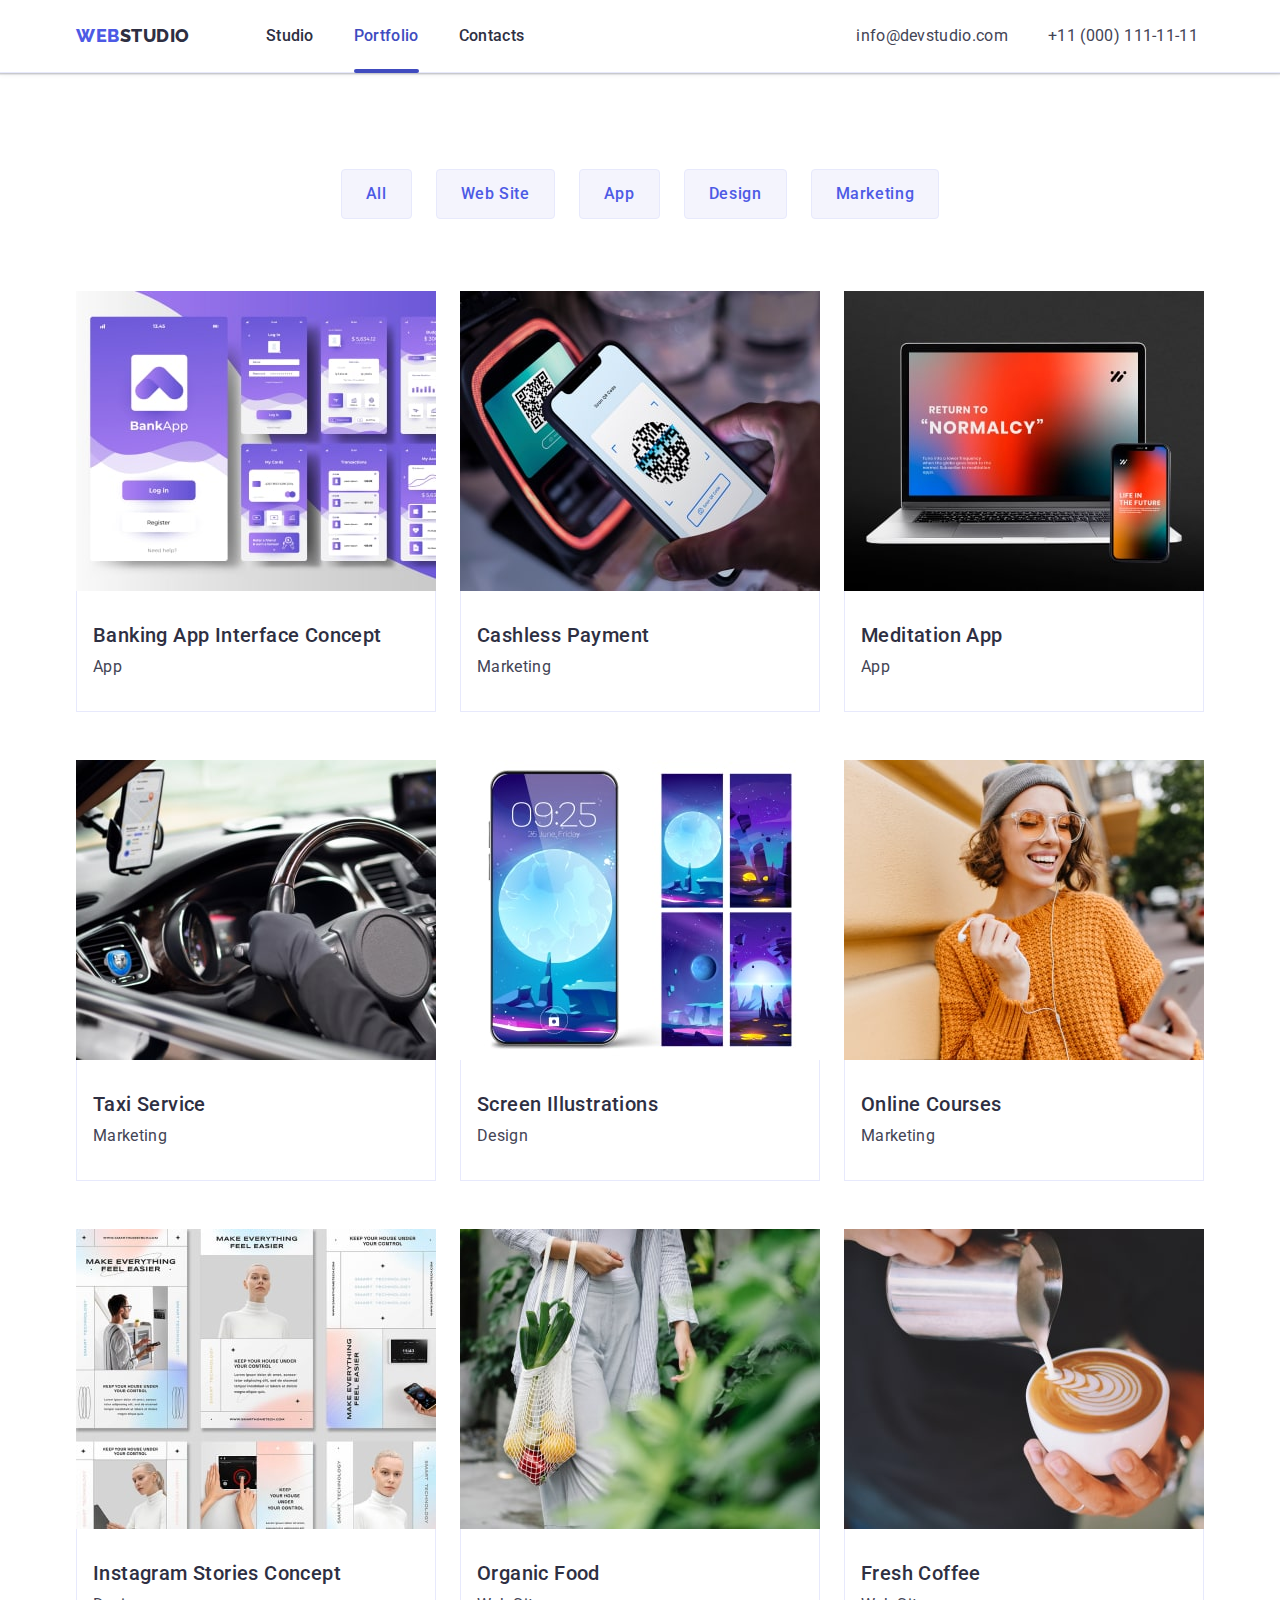
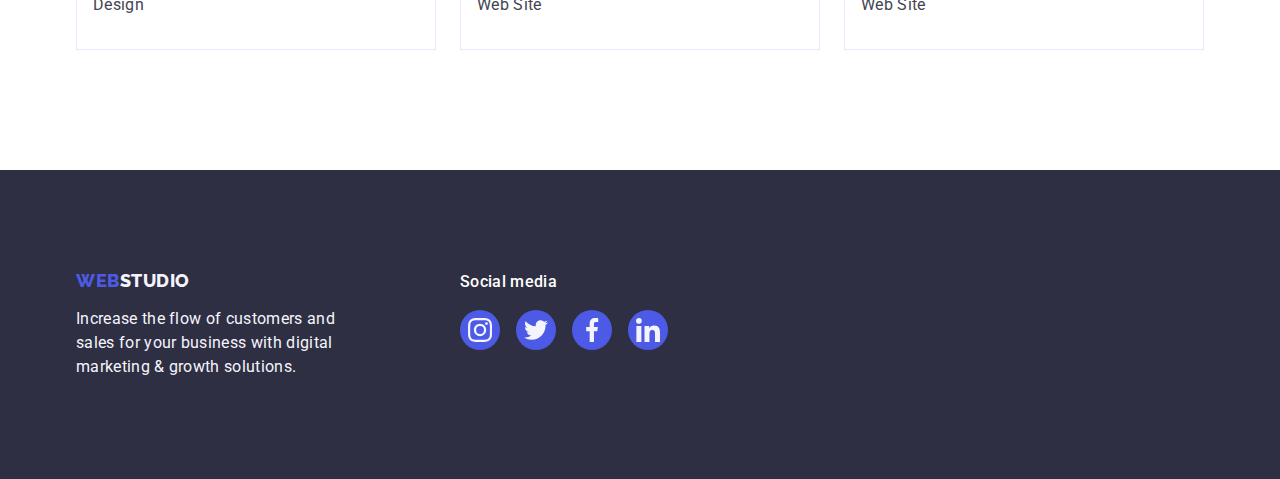
==== portfolio.html @ 0cde1aa9 "Initial commit" ====
<!DOCTYPE html>
<html lang="en">
  <head>
    <meta charset="UTF-8">
    <meta name="viewport" content="width=device-width, initial-scale=1.0">
    <title>Portfolio</title>
    <link rel="preconnect" href="https://fonts.googleapis.com">
    <link rel="preconnect" href="https://fonts.gstatic.com" crossorigin>
    <link
      href="https://fonts.googleapis.com/css2?family=Raleway:wght@800&family=Roboto:wght@400;500;700&display=swap"
      rel="stylesheet"
  >
    <link
      rel="stylesheet"
      href="https://cdn.jsdelivr.net/npm/modern-normalize@2.0.0/modern-normalize.min.css"
  >
    <link rel="stylesheet" href="./css/styles.css">
  </head>
  <body>
    <header class="page-header">
      <div class="container header-container">
        <nav class="header-navigation">
          <a href="./index.html" class="header-logo link"
            >Web<span class="header-logo-accent">Studio</span></a
          >
          <ul class="header-link-list list">
            <li class="header-link-item">
              <a class="header-link link" href="./index.html">Studio</a>
            </li>
            <li class="header-link-item">
              <a class="header-link link current" href="./portfolio.html"
                >Portfolio</a
              >
            </li>
            <li class="header-link-item">
              <a class="header-link link" href="">Contacts</a>
            </li>
          </ul>
        </nav>
        <address class="header-address">
          <ul class="header-address-list list">
            <li class="header-address-item">
              <a
                class="header-address-link link"
                href="mailto:info@devstudio.com"
                >info@devstudio.com</a
              >
            </li>
            <li class="header-address-item">
              <a class="header-address-link link" href="tel:+110001111111"
                >+11 (000) 111-11-11</a
              >
            </li>
          </ul>
        </address>
      </div>
    </header>
    <main>
      <section class="portfolio">
        <div class="container">
          <h1 class="visually-hidden">Portfolio buttons</h1>
          <ul class="portfolio-list list">
            <li class="portfolio-item">
              <button type="button" class="portfolio-btn">All</button>
            </li>
            <li class="portfolio-item">
              <button type="button" class="portfolio-btn">Web Site</button>
            </li>
            <li class="portfolio-item">
              <button type="button" class="portfolio-btn">App</button>
            </li>
            <li class="portfolio-item">
              <button type="button" class="portfolio-btn">Design</button>
            </li>
            <li class="portfolio-item">
              <button type="button" class="portfolio-btn">Marketing</button>
            </li>
          </ul>
          <ul class="project-list list">
            <li class="project-item">
              <a class="project-link link" href="">
                <div class="img-block">
                  <img
                    src="./images/banking-app-interface.jpg"
                    alt="Banking App Interface Concept"
                    width="360"
                    height="300"
                    class="project-img"
                  >
                  <p class="overlay-text">
                    14 Stylish and User-Friendly App Design Concepts · Task
                    Manager App · Calorie Tracker App · Exotic Fruit Ecommerce
                    App · Cloud Storage App
                  </p>
                </div>
                <div class="project-container">
                  <h2 class="project-subtitle">
                    Banking App Interface Concept
                  </h2>
                  <p class="project-text">App</p>
                </div>
              </a>
            </li>
            <li class="project-item">
              <a class="project-link link" href="">
                <div class="img-block">
                  <img
                    src="./images/cashless-payment.jpg"
                    alt="Cashless Payment"
                    width="360"
                    height="300"
                    class="project-img"
                  >
                  <p class="overlay-text">
                    14 Stylish and User-Friendly App Design Concepts · Task
                    Manager App · Calorie Tracker App · Exotic Fruit Ecommerce
                    App · Cloud Storage App
                  </p>
                </div>
                <div class="project-container">
                  <h2 class="project-subtitle">Cashless Payment</h2>
                  <p class="project-text">Marketing</p>
                </div>
              </a>
            </li>
            <li class="project-item">
              <a class="project-link link" href="">
                <div class="img-block">
                  <img
                    src="./images/maditation-app.jpg"
                    alt="Meditation App"
                    width="360"
                    height="300"
                    class="project-img"
                  >
                  <p class="overlay-text">
                    14 Stylish and User-Friendly App Design Concepts · Task
                    Manager App · Calorie Tracker App · Exotic Fruit Ecommerce
                    App · Cloud Storage App
                  </p>
                </div>
                <div class="project-container">
                  <h2 class="project-subtitle">Meditation App</h2>
                  <p class="project-text">App</p>
                </div>
              </a>
            </li>
            <li class="project-item">
              <a class="project-link link" href="">
                <div class="img-block">
                  <img
                    src="./images/taxi-service.jpg"
                    alt="Taxi Service"
                    width="360"
                    height="300"
                    class="project-img"
                  >
                  <p class="overlay-text">
                    14 Stylish and User-Friendly App Design Concepts · Task
                    Manager App · Calorie Tracker App · Exotic Fruit Ecommerce
                    App · Cloud Storage App
                  </p>
                </div>
                <div class="project-container">
                  <h2 class="project-subtitle">Taxi Service</h2>
                  <p class="project-text">Marketing</p>
                </div>
              </a>
            </li>
            <li class="project-item">
              <a class="project-link link" href="">
                <div class="img-block">
                  <img
                    src="./images/screen-illustrations.jpg"
                    alt="Screen Illustrations"
                    width="360"
                    height="300"
                    class="project-img"
                  >
                  <p class="overlay-text">
                    14 Stylish and User-Friendly App Design Concepts · Task
                    Manager App · Calorie Tracker App · Exotic Fruit Ecommerce
                    App · Cloud Storage App
                  </p>
                </div>
                <div class="project-container">
                  <h2 class="project-subtitle">Screen Illustrations</h2>
                  <p class="project-text">Design</p>
                </div>
              </a>
            </li>
            <li class="project-item">
              <a class="project-link link" href="">
                <div class="img-block">
                  <img
                    src="./images/online-courses.jpg"
                    alt="Online Courses"
                    width="360"
                    height="300"
                    class="project-img"
                  >
                  <p class="overlay-text">
                    14 Stylish and User-Friendly App Design Concepts · Task
                    Manager App · Calorie Tracker App · Exotic Fruit Ecommerce
                    App · Cloud Storage App
                  </p>
                </div>
                <div class="project-container">
                  <h2 class="project-subtitle">Online Courses</h2>
                  <p class="project-text">Marketing</p>
                </div>
              </a>
            </li>
            <li class="project-item">
              <a class="project-link link" href="">
                <div class="img-block">
                  <img
                    src="./images/instagram-stories-concept.jpg"
                    alt="Instagram Stories Concept"
                    width="360"
                    height="300"
                    class="project-img"
                  >
                  <p class="overlay-text">
                    14 Stylish and User-Friendly App Design Concepts · Task
                    Manager App · Calorie Tracker App · Exotic Fruit Ecommerce
                    App · Cloud Storage App
                  </p>
                </div>
                <div class="project-container">
                  <h2 class="project-subtitle">Instagram Stories Concept</h2>
                  <p class="project-text">Design</p>
                </div>
              </a>
            </li>
            <li class="project-item">
              <a class="project-link link" href="">
                <div class="img-block">
                  <img
                    src="./images/organic-food.jpg"
                    alt="Organic Food"
                    width="360"
                    height="300"
                    class="project-img"
                  >
                  <p class="overlay-text">
                    14 Stylish and User-Friendly App Design Concepts · Task
                    Manager App · Calorie Tracker App · Exotic Fruit Ecommerce
                    App · Cloud Storage App
                  </p>
                </div>
                <div class="project-container">
                  <h2 class="project-subtitle">Organic Food</h2>
                  <p class="project-text">Web Site</p>
                </div>
              </a>
            </li>
            <li class="project-item">
              <a class="project-link link" href="">
                <div class="img-block">
                  <img
                    src="./images/fresh-coffee.jpg"
                    alt="Fresh Coffee"
                    width="360"
                    height="300"
                    class="project-img"
                  >
                  <p class="overlay-text">
                    14 Stylish and User-Friendly App Design Concepts · Task
                    Manager App · Calorie Tracker App · Exotic Fruit Ecommerce
                    App · Cloud Storage App
                  </p>
                </div>
                <div class="project-container">
                  <h2 class="project-subtitle">Fresh Coffee</h2>
                  <p class="project-text">Web Site</p>
                </div>
              </a>
            </li>
          </ul>
        </div>
      </section>
    </main>
    <footer class="page-footer">
      <div class="container footer-container">
        <div class="footer-block">
          <a class="footer-logo link" href="./index.html"
            >Web<span class="footer-logo-accent">Studio</span></a
          >
          <p class="footer-text">
            Increase the flow of customers and sales for your business with
            digital marketing & growth solutions.
          </p>
        </div>
        <div class="socials-block">
          <p class="footer-socials-text">Social media</p>
          <ul class="footer-socials-list list">
            <li class="footer-socials-item">
              <a class="footer-soials-link link" href="">
                <svg class="footer-socials-icon" width="24" height="24">
                  <use href="./images/icons.svg#icon-instagram"></use>
                </svg>
              </a>
            </li>
            <li class="footer-socials-item">
              <a class="footer-soials-link link" href="">
                <svg class="footer-socials-icon" width="24" height="24">
                  <use href="./images/icons.svg#icon-twitter"></use>
                </svg>
              </a>
            </li>
            <li class="footer-socials-item">
              <a class="footer-soials-link link" href="">
                <svg class="footer-socials-icon" width="24" height="24">
                  <use href="./images/icons.svg#icon-facebook"></use>
                </svg>
              </a>
            </li>
            <li class="footer-socials-item">
              <a class="footer-soials-link link" href="">
                <svg class="footer-socials-icon" width="24" height="24">
                  <use href="./images/icons.svg#icon-linkedin"></use>
                </svg>
              </a>
            </li>
          </ul>
        </div>
      </div>
    </footer>
  </body>
</html>
---- css/styles.css ----
:root {
  --iris: #4d5ae5;
  --navyblue: #2e2f42;
  --slate: #434455;
  --white: #ffffff;
  --cloud: #f4f4fd;
  --ocean: #404bbf;
  --light-slate: #8e8f99;
  --green: #31d0aa;
  --dairy: #fcfcfc;
  --cornflower: #e7e9fc;
}

body {
  font-family: 'Roboto', sans-serif;
  color: var(--slate);
  background-color: var(--white);
}

p,
h1,
h2,
h3,
h4,
h5,
h6 {
  margin-top: 0;
  margin-bottom: 0;
}

ul,
ol {
  margin-top: 0;
  margin-bottom: 0;
  padding-left: 0;
}

.list {
  list-style: none;
}

.link {
  text-decoration: none;
}

.container {
  width: 100%;
  max-width: 1158px;
  padding-right: 15px;
  padding-left: 15px;
  margin: 0 auto;
}

.visually-hidden {
  position: absolute;
  width: 1px;
  height: 1px;
  margin: -1px;
  border: 0;
  padding: 0;
  white-space: nowrap;
  clip-path: inset(100%);
  clip: rect(0 0 0 0);
  overflow: hidden;
}

/*!---------------- HEADER -------------*/

.page-header {
  border-bottom: 1px solid #e7e9fc;
  box-shadow: 0px 2px 1px rgba(46, 47, 66, 0.08),
    0px 1px 1px rgba(46, 47, 66, 0.16), 0px 1px 6px rgba(46, 47, 66, 0.08);
}

.header-container {
  display: flex;
  align-items: center;
  gap: 332px;
}

.header-navigation {
  display: flex;
  align-items: center;
}

.header-logo {
  color: var(--iris, #4d5ae5);
  font-size: 18px;
  font-family: 'Raleway', sans-serif;
  font-weight: 800;
  line-height: 1.17;
  letter-spacing: 0.03em;
  text-transform: uppercase;
  margin-right: 76px;
}

.header-logo-accent {
  color: var(--navyblue, #2e2f42);
}

.header-link-list {
  display: flex;
  gap: 40px;
}

.header-link-item {
}

.header-link {
  color: var(--navyblue, #2e2f42);
  font-size: 16px;
  font-weight: 500;
  line-height: 1.5;
  letter-spacing: 0.02em;
  display: block;
  padding: 24px 0;
  position: relative;
  transition: color 250ms cubic-bezier(0.4, 0, 0.2, 1);
}

.current {
  color: var(--ocean);
  position: relative;
  transition: color 250ms cubic-bezier(0.4, 0, 0.2, 1);
}

.current::after {
  content: '';
  position: absolute;
  width: 100%;
  height: 4px;
  left: 0;
  bottom: -1px;
  background-color: #404bbf;
  border-radius: 2px;
}

.header-link:hover,
.header-link:focus {
  color: var(--ocean);
}

.header-address {
  font-style: normal;
}

.header-address-list {
  display: flex;
  gap: 40px;
}

.header-address-item {
}

.header-address-link {
  color: var(--slate, #434455);
  font-size: 16px;
  line-height: 1.5;
  letter-spacing: 0.02em;
  transition: color 250ms cubic-bezier(0.4, 0, 0.2, 1);
}

.header-address-link:hover,
.header-address-link:focus {
  color: var(--ocean);
}

/*!---------------- HERO ----------------*/

.hero {
  background-color: var(--navyblue, #2e2f42);
  background-image: linear-gradient(
      rgba(46, 47, 66, 0.7),
      rgba(46, 47, 66, 0.7)
    ),
    url(../images/hero-bg.jpg);
  background-repeat: no-repeat;
  background-position: center;
  background-size: cover;
  padding: 188px 0;
  max-width: 1440px;
  margin: 0 auto;
}

.hero-title {
  color: var(--white, #fff);
  font-size: 56px;
  font-weight: 700;
  line-height: 1.07;
  letter-spacing: 0.02em;
  text-align: center;
  max-width: 496px;
  margin: 0 auto;
}

.hero-btn {
  background-color: var(--iris);
  color: var(--white, #fff);
  font-size: 16px;
  font-family: 'Roboto', sans-serif;
  font-weight: 500;
  line-height: 1.5;
  letter-spacing: 0.04em;
  cursor: pointer;
  min-width: 169px;
  height: 56px;
  border: none;
  border-radius: 4px;
  display: block;
  margin: 0 auto;
  margin-top: 48px;
  transition: background-color 250ms cubic-bezier(0.4, 0, 0.2, 1);
}

.hero-btn:hover,
.hero-btn:focus {
  background-color: var(--ocean);
}

/*!---------------- ADVANTAGES ----------------*/

.advantages {
  padding: 120px 0;
}

.advantages-container {
}

.advantages-list {
  display: flex;
  gap: 24px;
}

.advantages-block {
  width: 264px;
  height: 112px;
  border-radius: 4px;
  background: var(--cloud, #f4f4fd);
  display: flex;
  align-items: center;
  justify-content: center;
  margin-bottom: 8px;
}

.advantages-item {
  width: calc((100% - 24px * 3) / 4);
}

.advantages-subtitle {
  color: var(--navyblue, #2e2f42);
  font-size: 20px;
  font-weight: 500;
  line-height: 1.2;
  letter-spacing: 0.02em;
  margin-bottom: 8px;
}

.advantages-item-text {
  color: var(--slate, #434455);
  font-size: 16px;
  line-height: 1.5;
  letter-spacing: 0.02em;
}

/*!----------------- DOING -------------*/

.doing {
  padding-bottom: 120px;
}

.doing-container {
}

.duing-title {
  color: var(--navyblue, #2e2f42);
  font-size: 36px;
  font-weight: 700;
  line-height: 1.11;
  letter-spacing: 0.02em;
  text-align: center;
  text-transform: capitalize;
  margin-bottom: 72px;
}
.doing-list {
  display: flex;
  gap: 24px;
}

.doing-item {
  width: calc((100% - 24px * 2) / 3);
}

.doing-img {
  display: block;
}

/*!-------------- TEAM ---------------*/

.team {
  background-color: var(--cloud, #f4f4fd);
  padding: 120px 0;
}

.team-title {
  color: var(--navyblue, #2e2f42);
  font-size: 36px;
  font-weight: 700;
  line-height: 1.11;
  letter-spacing: 0.02em;
  text-transform: capitalize;
  text-align: center;
  margin-bottom: 72px;
}

.team-list {
  display: flex;
  gap: 24px;
}

.team-item {
  background-color: var(--white, #fff);
  margin: 0 auto;
  border-radius: 0px 0px 4px 4px;
  box-shadow: 0px 1px 6px rgba(46, 47, 66, 0.08),
    0px 1px 1px rgba(46, 47, 66, 0.16), 0px 2px 1px rgba(46, 47, 66, 0.08);
}

.team-img {
  display: block;
}

.team-container {
  padding: 32px 0;
}

.team-subtitle {
  color: var(--navyblue, #2e2f42);
  font-size: 20px;
  font-weight: 500;
  line-height: 1.2;
  letter-spacing: 0.02em;
  text-align: center;
  margin-bottom: 8px;
}

.team-text {
  color: var(--slate, #434455);
  font-size: 16px;
  line-height: 1.5;
  letter-spacing: 0.02em;
  text-align: center;
  margin-bottom: 8px;
}

.team-socials-list {
  display: flex;
  justify-content: center;
  gap: 24px;
}

.team-socials-item {
  width: 40px;
  height: 40px;
}

.team-socials-link {
  width: 100%;
  height: 100%;
  background-color: var(--iris);
  display: flex;
  align-items: center;
  justify-content: center;
  border-radius: 50%;
  transition: background-color 250ms cubic-bezier(0.4, 0, 0.2, 1);
}

.team-socials-link:is(:hover, :focus) {
  background-color: var(--ocean);
}

.team-socials-icon {
  fill: var(--cloud);
}

/*!------------ CUSTOMERS ------------*/

.customers {
  padding: 120px 0;
}

.customers-title {
  color: var(--navyblue, #2e2f42);
  text-align: center;
  font-size: 36px;
  font-weight: 700;
  line-height: 1.11;
  letter-spacing: 0.02em;
  text-transform: capitalize;
  margin: 0 auto;
  margin-bottom: 72px;
}
.customers-list {
  display: flex;
  gap: 24px;
}

.customers-item {
  width: calc((100% - 120px) / 6);
  height: 88px;
}
.customers-link {
  border: 1px solid #8e8f99;
  display: flex;
  width: 100%;
  height: 100%;
  border-radius: 4px;
  align-items: center;
  justify-content: center;
  color: var(--light-slate);
  transition: border-color 250ms cubic-bezier(0.4, 0, 0.2, 1),
    color 250ms cubic-bezier(0.4, 0, 0.2, 1);
}

.customers-link:hover,
.customers-link:focus {
  border-color: var(--ocean);
  color: var(--ocean);
}

.customers-icon {
  fill: currentColor;
}

/*!------------------ FOOTER -------------*/

.page-footer {
  background-color: var(--navyblue, #2e2f42);
  padding: 100px 0;
}

.footer-container {
  display: flex;
  align-items: baseline;
}

.footer-block {
  margin-right: 120px;
}

.socials-block {
}

.footer-socials-text {
  color: var(--white, #fff);
  font-size: 16px;
  font-weight: 500;
  line-height: 1.5;
  letter-spacing: 0.02em;
  margin-bottom: 16px;
}

.footer-socials-list {
  display: flex;
  gap: 16px;
}

.footer-socials-item {
  width: 40px;
  height: 40px;
}

.footer-soials-link {
  width: 100%;
  height: 100%;
  background-color: var(--iris);
  display: flex;
  align-items: center;
  justify-content: center;
  border-radius: 50%;
  transition: background-color 250ms cubic-bezier(0.4, 0, 0.2, 1);
}

.footer-soials-link:is(:hover, :focus) {
  background-color: var(--green);
}

.footer-socials-icon {
  fill: var(--cloud);
}

.footer-logo {
  color: var(--iris, #4d5ae5);
  font-size: 18px;
  font-family: 'Raleway', sans-serif;
  font-weight: 800;
  line-height: 1.17;
  letter-spacing: 0.03em;
  text-transform: uppercase;
  display: inline-block;
  margin-bottom: 16px;
}

.footer-logo-accent {
  color: var(--cloud);
}

.footer-text {
  color: var(--cloud, #f4f4fd);
  font-size: 16px;
  line-height: 1.5;
  letter-spacing: 0.02em;
  max-width: 264px;
}

/*!------------- MODAL ----------------*/

.backdrop {
  width: 100%;
  height: 100%;
  position: fixed;
  top: 0;
  left: 0;
  background-color: rgba(46, 47, 66, 0.4);
  transition: opacity 250ms cubic-bezier(0.4, 0, 0.2, 1),
    visibility 250ms cubic-bezier(0.4, 0, 0.2, 1);
}

.is-hidden {
  opacity: 0;
  visibility: hidden;
  pointer-events: none;
}

.modal {
  position: absolute;
  top: 50%;
  left: 50%;
  transform: translate(-50%, -50%) scale(1);
  width: 408px;
  min-height: 584px;
  background-color: var(--dairy);
  box-shadow: 0px 1px 1px rgba(0, 0, 0, 0.14), 0px 1px 3px rgba(0, 0, 0, 0.12),
    0px 2px 1px rgba(0, 0, 0, 0.2);
  border-radius: 4px;
  transition: transform 250ms cubic-bezier(0.4, 0, 0.2, 1);
}

.modal-close-btn {
  cursor: pointer;
  position: absolute;
  top: 24px;
  right: 24px;
  width: 24px;
  height: 24px;
  border-radius: 50%;
  display: flex;
  align-items: center;
  justify-content: center;
  background-color: var(--cornflower);
  border: 1px solid rgba(0, 0, 0, 0.1);
  padding: 0;
  transition: background-color 250ms cubic-bezier(0.4, 0, 0.2, 1),
    border 250ms cubic-bezier(0.4, 0, 0.2, 1);
}

.modal-close-btn:is(:hover, :focus) {
  background-color: var(--ocean);
  border: none;
}

.modal-icon {
  transition: fill 250ms cubic-bezier(0.4, 0, 0.2, 1);
}

.modal-close-btn:hover .modal-icon {
  fill: var(--white);
}

.modal-close-btn:focus .modal-icon {
  fill: var(--white);
}



/**------------- PORTFOLIO -------------*/
/* Класи хедер і футер перевикористав з index.html*/
/*!------------ MAIN-HERO -----------*/

.portfolio {
  padding: 96px 0 120px 0;
}

.portfolio-list {
  display: flex;
  justify-content: center;
  gap: 24px;
  margin-bottom: 72px;
}

.portfolio-item {
}

.portfolio-btn {
  background-color: var(--cloud);
  color: var(--iris);
  font-size: 16px;
  font-family: 'Roboto', sans-serif;
  font-weight: 500;
  line-height: 1.5;
  letter-spacing: 0.04em;
  cursor: pointer;
  padding: 12px 24px;
  border-radius: 4px;
  border: 1px solid var(--cornflower, #e7e9fc);
  transition: color 250ms cubic-bezier(0.4, 0, 0.2, 1),
    background-color 250ms cubic-bezier(0.4, 0, 0.2, 1),
    border-color 250ms cubic-bezier(0.4, 0, 0.2, 1),
    box-shadow 250ms cubic-bezier(0.4, 0, 0.2, 1);
}

.portfolio-btn:hover,
.portfolio-btn:focus {
  background-color: var(--ocean);
  color: var(--white);
  border: 1px solid transparent;
  box-shadow: 0px 3px 1px rgba(0, 0, 0, 0.1), 0px 2px 1px rgba(0, 0, 0, 0.08),
    0px 2px 2px rgba(0, 0, 0, 0.12);
}

.project-list {
  display: flex;
  flex-wrap: wrap;
  column-gap: 24px;
  row-gap: 48px;
}

.project-item {
  width: calc((100% - 48px) / 3);
}

.project-link {
  display: block;
  transition: box-shadow 250ms cubic-bezier(0.4, 0, 0.2, 1);
}

.project-link:hover {
  box-shadow: 0px 1px 6px rgba(46, 47, 66, 0.08),
    0px 1px 1px rgba(46, 47, 66, 0.16), 0px 2px 1px rgba(46, 47, 66, 0.08);
}

.project-link:hover .overlay-text {
  transform: translateY(0%);
}

.project-link:focus {
  box-shadow: 0px 1px 6px rgba(46, 47, 66, 0.08),
    0px 1px 1px rgba(46, 47, 66, 0.16), 0px 2px 1px rgba(46, 47, 66, 0.08);
}

.img-block {
  position: relative;
  overflow: hidden;
}

.overlay-text {
  position: absolute;
  top: 0;
  font-size: 16px;
  line-height: 1.5;
  letter-spacing: 0.02em;
  color: var(--cloud);
  padding: 40px 32px;
  background-color: var(--iris);
  height: 100%;
  width: 100%;
  transform: translateY(100%);
   transition: transform 250ms cubic-bezier(0.4, 0, 0.2, 1);
}

.project-img {
  display: block;
}

.project-container {
  padding: 32px 16px;
  border: 1px solid #e7e9fc;
  border-top: none;
}

.project-subtitle {
  color: var(--navyblue, #2e2f42);
  font-size: 20px;
  font-weight: 500;
  line-height: 1.2;
  letter-spacing: 0.02em;
  margin-bottom: 8px;
}

.project-text {
  color: var(--slate, #434455);
  font-size: 16px;
  line-height: 1.5;
  letter-spacing: 0.02em;
}
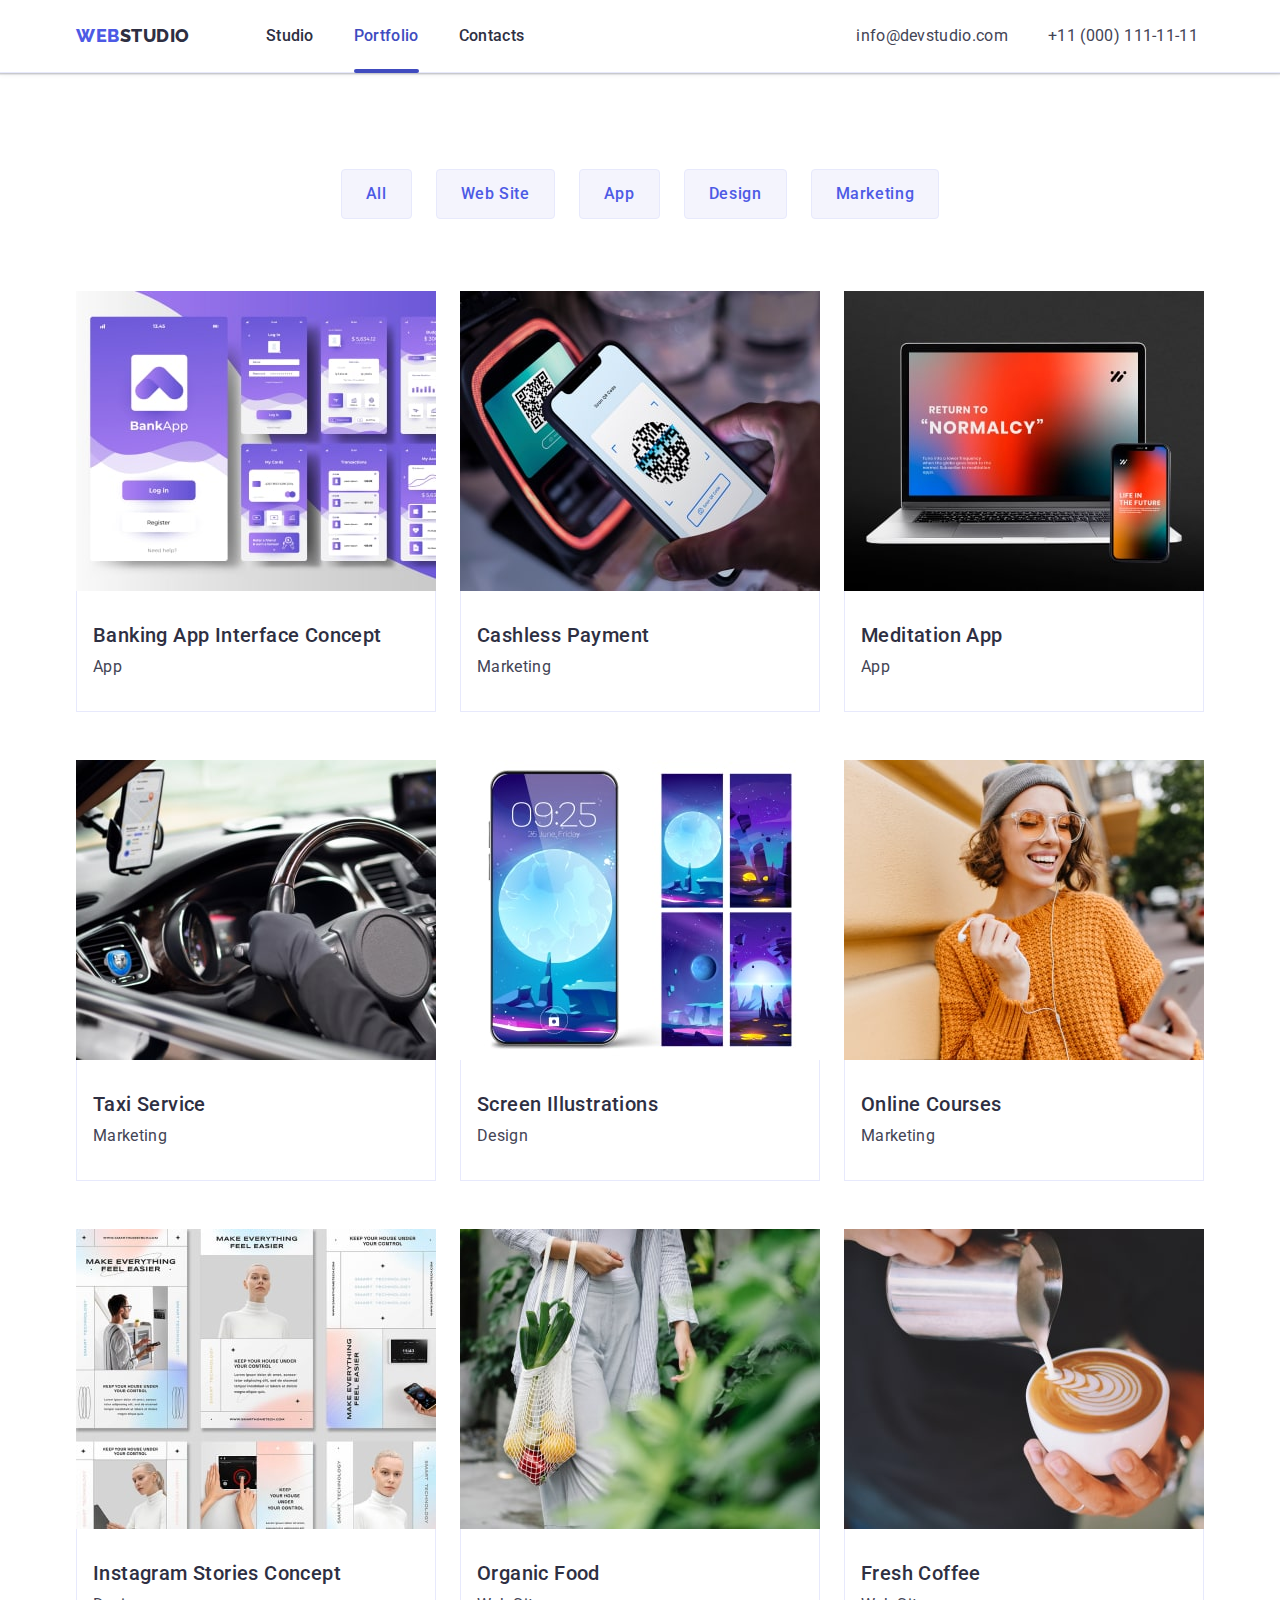
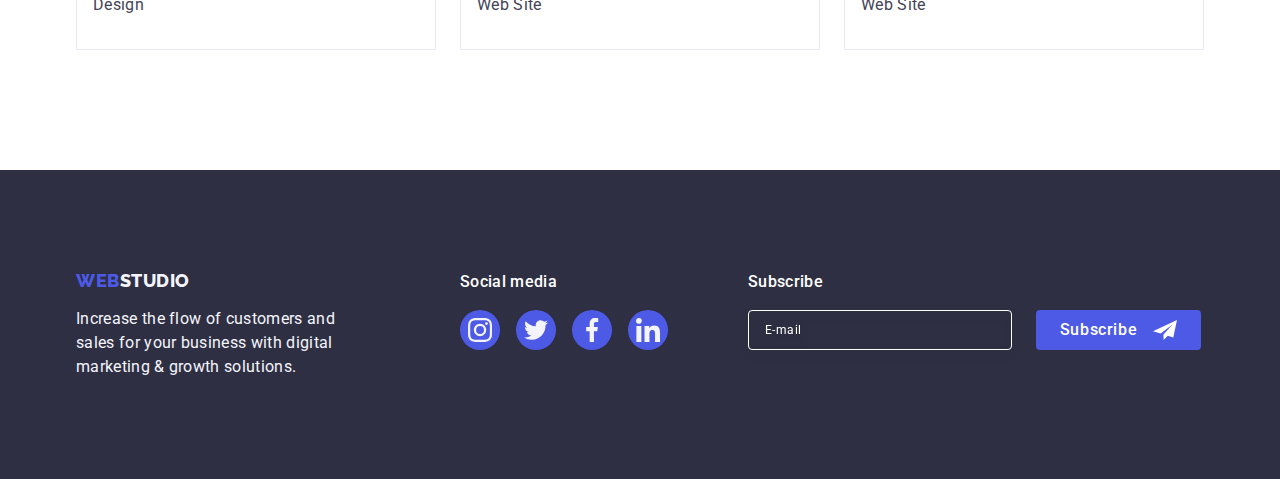
==== commit 9594269d: "+++" ====
--- a/portfolio.html
+++ b/portfolio.html
@@ -325,6 +325,17 @@
             </li>
           </ul>
         </div>
+        <div class="footer-form-container">
+          <p class="footer-form-text">Subscribe</p>
+          <form class="footer-form">
+            <label class="footer-form-label">
+              <input type="email" class="footer-input" name="subscribe" placeholder="E-mail">
+            </label>
+            <button type="submit" class="footer-form-btn">Subscribe <svg class="footer-form-icon" width="24" height="24">
+              <use href="./images/icons.svg#icon-frame"></use>
+            </svg></button>
+          </form>
+        </div>
       </div>
     </footer>
   </body>
--- a/css/styles.css
+++ b/css/styles.css
@@ -512,6 +512,73 @@
   max-width: 264px;
 }
 
+.footer-form-container {
+  margin-left: 80px;
+}
+
+.footer-form-text {
+  margin-bottom: 16px;
+  font-weight: 500;
+  font-size: 16px; 
+  line-height: 1.5;
+  letter-spacing: 0.02em;
+  color: var(--white);
+}
+
+.footer-form {
+  display: flex;
+  gap: 24px;
+}
+
+.footer-form-label {
+
+}
+
+.footer-input {
+  width: 264px;
+  height: 40px;
+  background-color: transparent;
+  border: 1px solid var(--white);
+  border-radius: 4px;
+  font-size: 12px;
+  line-height: 1.5;
+  letter-spacing: 0.04em;
+  padding-left: 16px;
+  filter: drop-shadow(0px 4px 4px rgba(0, 0, 0, 0.15));
+  color: var(--white);
+}
+
+.footer-input::placeholder {
+color: var(--white);
+}
+
+.footer-form-btn {
+  min-width: 165px; 
+  height: 40px;
+  display: flex;
+  justify-content: center;
+  align-items: center;
+  font-family: "Roboto", sans-serif;
+  font-size: 16px;
+  font-weight: 500;
+  line-height: 1.5;
+  letter-spacing: 0.04em;
+  color: var(--white);
+  cursor: pointer;
+  background-color: var(--iris);
+  border: none;
+  border-radius: 4px;
+  transition: background-color 250ms cubic-bezier(0.4, 0, 0.2, 1);
+}
+
+.footer-form-btn:is(:hover, :focus) {
+  background-color: var(--green);
+}
+
+.footer-form-icon {
+margin-left: 16px;
+}
+
 /*!------------- MODAL ----------------*/
 
 .backdrop {
@@ -543,6 +610,7 @@
     0px 2px 1px rgba(0, 0, 0, 0.2);
   border-radius: 4px;
   transition: transform 250ms cubic-bezier(0.4, 0, 0.2, 1);
+  padding: 72px 24px;
 }
 
 .modal-close-btn {
@@ -580,7 +648,146 @@
   fill: var(--white);
 }
 
-
+.modal-text {
+  color: var(--navyblue, #2e2f42);
+  font-size: 16px;
+  font-weight: 500;
+  line-height: 1.5;
+  letter-spacing: 0.02em;
+  text-align: center;
+  margin-bottom: 16px;
+}
+
+.modal-container {
+  margin-bottom: 8px;
+}
+
+.modal-label {
+  color: var(--lightslate, #8e8f99);
+  font-size: 12px;
+  font-weight: 400;
+  line-height: 1.17;
+  letter-spacing: 0.04em;
+  display: block;
+  margin-bottom: 4px;
+}
+
+.input-container {
+  position: relative;
+}
+
+.modal-input {
+  width: 100%;
+  height: 40px;
+  border: 1px solid rgba(46, 47, 66, 0.4);
+  border-radius: 4px;
+  background-color: transparent;
+  padding-left: 38px;
+  transition: border-color 250ms cubic-bezier(0.4, 0, 0.2, 1);
+}
+
+.modal-input:focus {
+  border-color: var(--iris);
+}
+
+.input-icon {
+  position: absolute;
+  left: 16px;
+  top: 50%;
+  transform: translateY(-50%);
+  transition: fill 250ms cubic-bezier(0.4, 0, 0.2, 1);
+}
+
+.modal-input:focus + .input-icon {
+  fill: var(--iris);
+}
+
+.comment-container {
+  margin-bottom: 16px;
+}
+
+.textarea {
+  width: 100%;
+  height: 120px;
+  font-size: 12px;
+  line-height: 1.17;
+  letter-spacing: 0.04em;
+  color: rgba(46, 47, 66, 0.4);
+  border: 1px solid rgba(46, 47, 66, 0.4);
+  border-radius: 4px;
+  background-color: transparent;
+  padding: 8px 16px;
+  outline: transparent;
+  resize: none;
+  transition: border-color 250ms cubic-bezier(0.4, 0, 0.2, 1);
+}
+
+.textarea:focus {
+  border-color: var(--iris);
+}
+
+.checkbox-container {
+  margin-bottom: 24px;
+}
+
+.checkbox-label {
+  color: var(--light-slate);
+  font-size: 12px;
+  line-height: 1.17;
+  letter-spacing: 0.04em;
+}
+
+.policy-link {
+  color: var(--iris, #4d5ae5);
+  font-size: 12px;
+  line-height: 1.33;
+  letter-spacing: 0.04em;
+  text-decoration-line: underline;
+}
+
+.custom-checkbox {
+  width: 16px;
+  height: 16px;
+  border: 1px solid rgba(46, 47, 66, 0.4);
+  border-radius: 2px;
+  transition: background-color 250ms cubic-bezier(0.4, 0, 0.2, 1),
+    border 250ms cubic-bezier(0.4, 0, 0.2, 1),
+    fill 250ms cubic-bezier(0.4, 0, 0.2, 1);
+  display: inline-flex;
+  align-items: center;
+  justify-content: center;
+  justify-content: center;
+  fill: transparent;
+}
+
+.checkbox:checked + .checkbox-label .custom-checkbox {
+  background-color: var(--ocean);
+  border: none;
+  fill: var(--cloud);
+}
+
+.contacts-form-btn {
+  display: block;
+  margin: 0 auto;
+  min-width: 169px;
+  height: 56px;
+  font-family: 'Roboto', sans-serif;
+  font-size: 16px;
+  font-weight: 500;
+  line-height: 1.5;
+  letter-spacing: 0.04em;
+  color: var(--white);
+  cursor: pointer;
+  background-color: var(--iris);
+  border: none;
+  border-radius: 4px;
+  transition: background-color 250ms cubic-bezier(0.4, 0, 0.2, 1);
+}
+
+.contacts-form-btn:hover,
+.contacts-form-btn:focus {
+  background-color: var(--ocean);
+}
 
 /**------------- PORTFOLIO -------------*/
 /* Класи хедер і футер перевикористав з index.html*/
@@ -643,18 +850,13 @@
   transition: box-shadow 250ms cubic-bezier(0.4, 0, 0.2, 1);
 }
 
-.project-link:hover {
+.project-link:is(:hover, :focus) {
   box-shadow: 0px 1px 6px rgba(46, 47, 66, 0.08),
     0px 1px 1px rgba(46, 47, 66, 0.16), 0px 2px 1px rgba(46, 47, 66, 0.08);
 }
 
-.project-link:hover .overlay-text {
+.project-link:is(:hover, :focus) .overlay-text {
   transform: translateY(0%);
-}
-
-.project-link:focus {
-  box-shadow: 0px 1px 6px rgba(46, 47, 66, 0.08),
-    0px 1px 1px rgba(46, 47, 66, 0.16), 0px 2px 1px rgba(46, 47, 66, 0.08);
 }
 
 .img-block {
@@ -674,7 +876,7 @@
   height: 100%;
   width: 100%;
   transform: translateY(100%);
-   transition: transform 250ms cubic-bezier(0.4, 0, 0.2, 1);
+  transition: transform 250ms cubic-bezier(0.4, 0, 0.2, 1);
 }
 
 .project-img {
